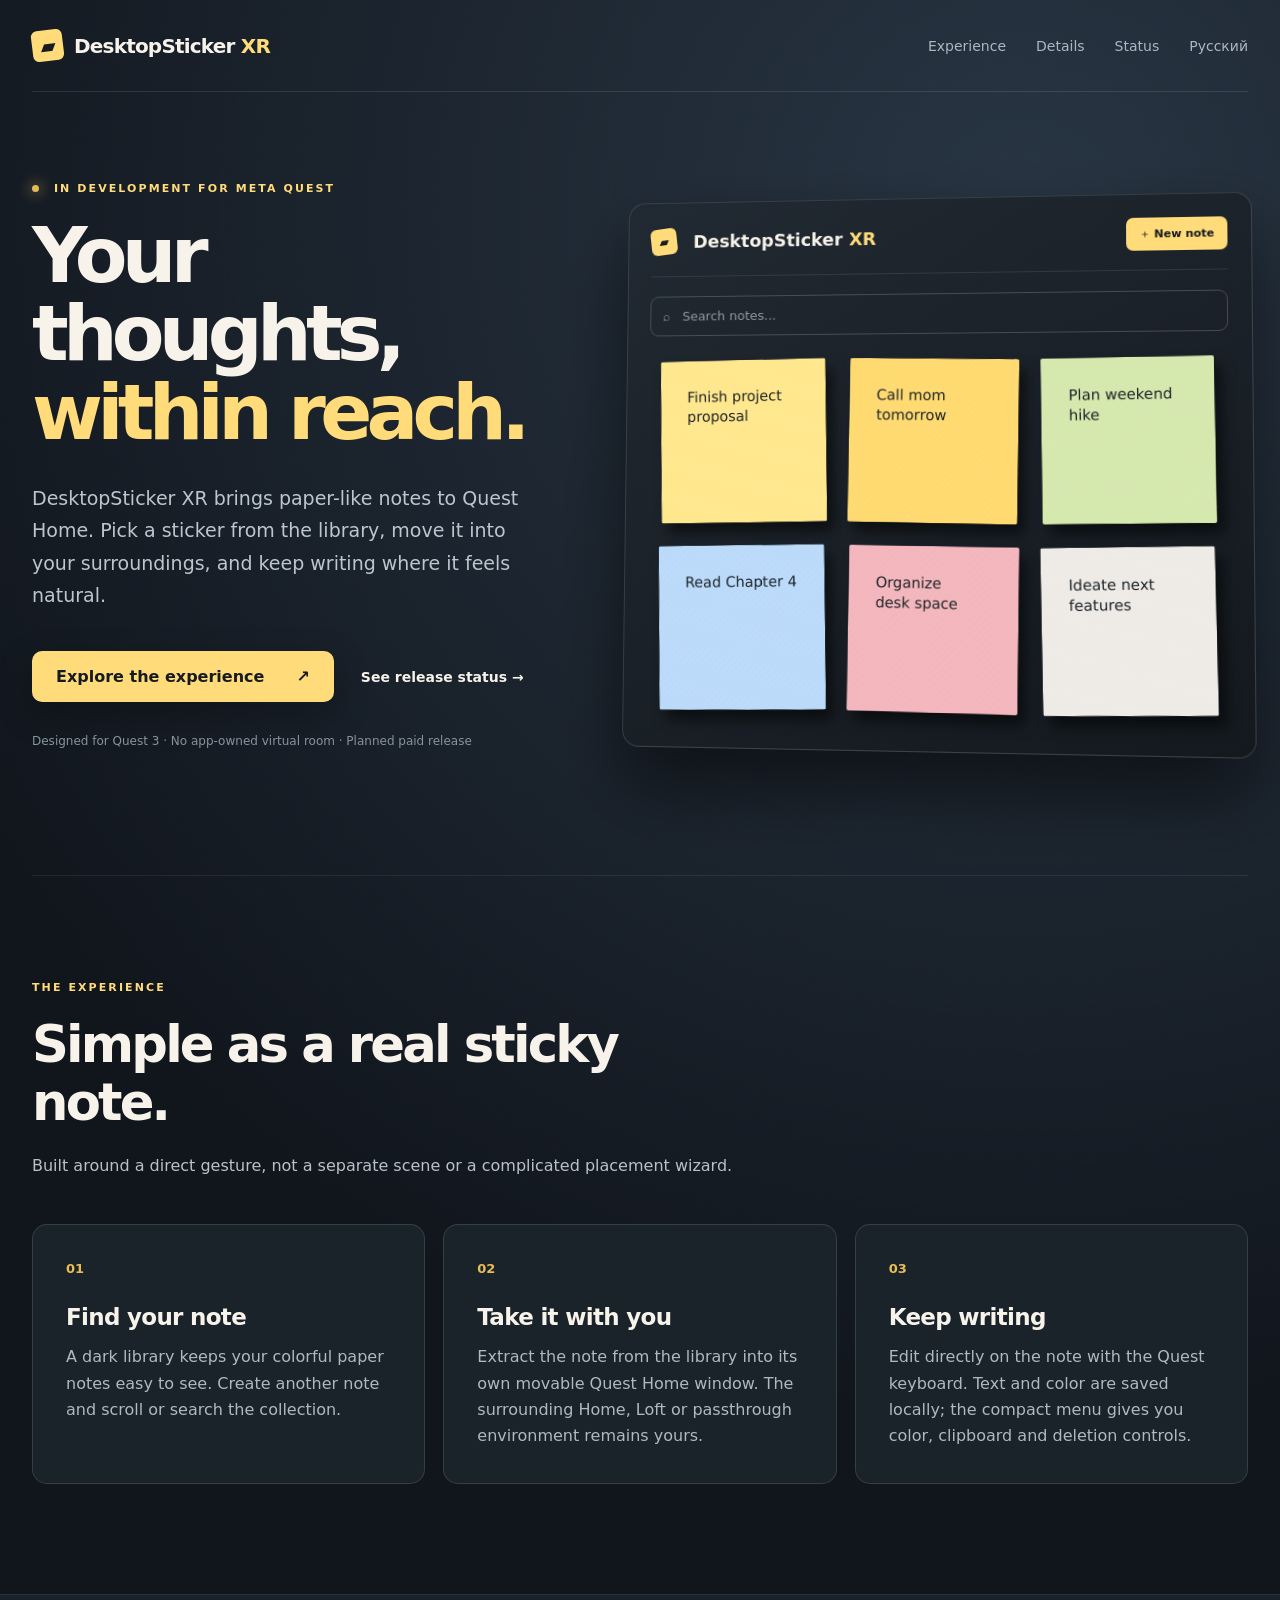
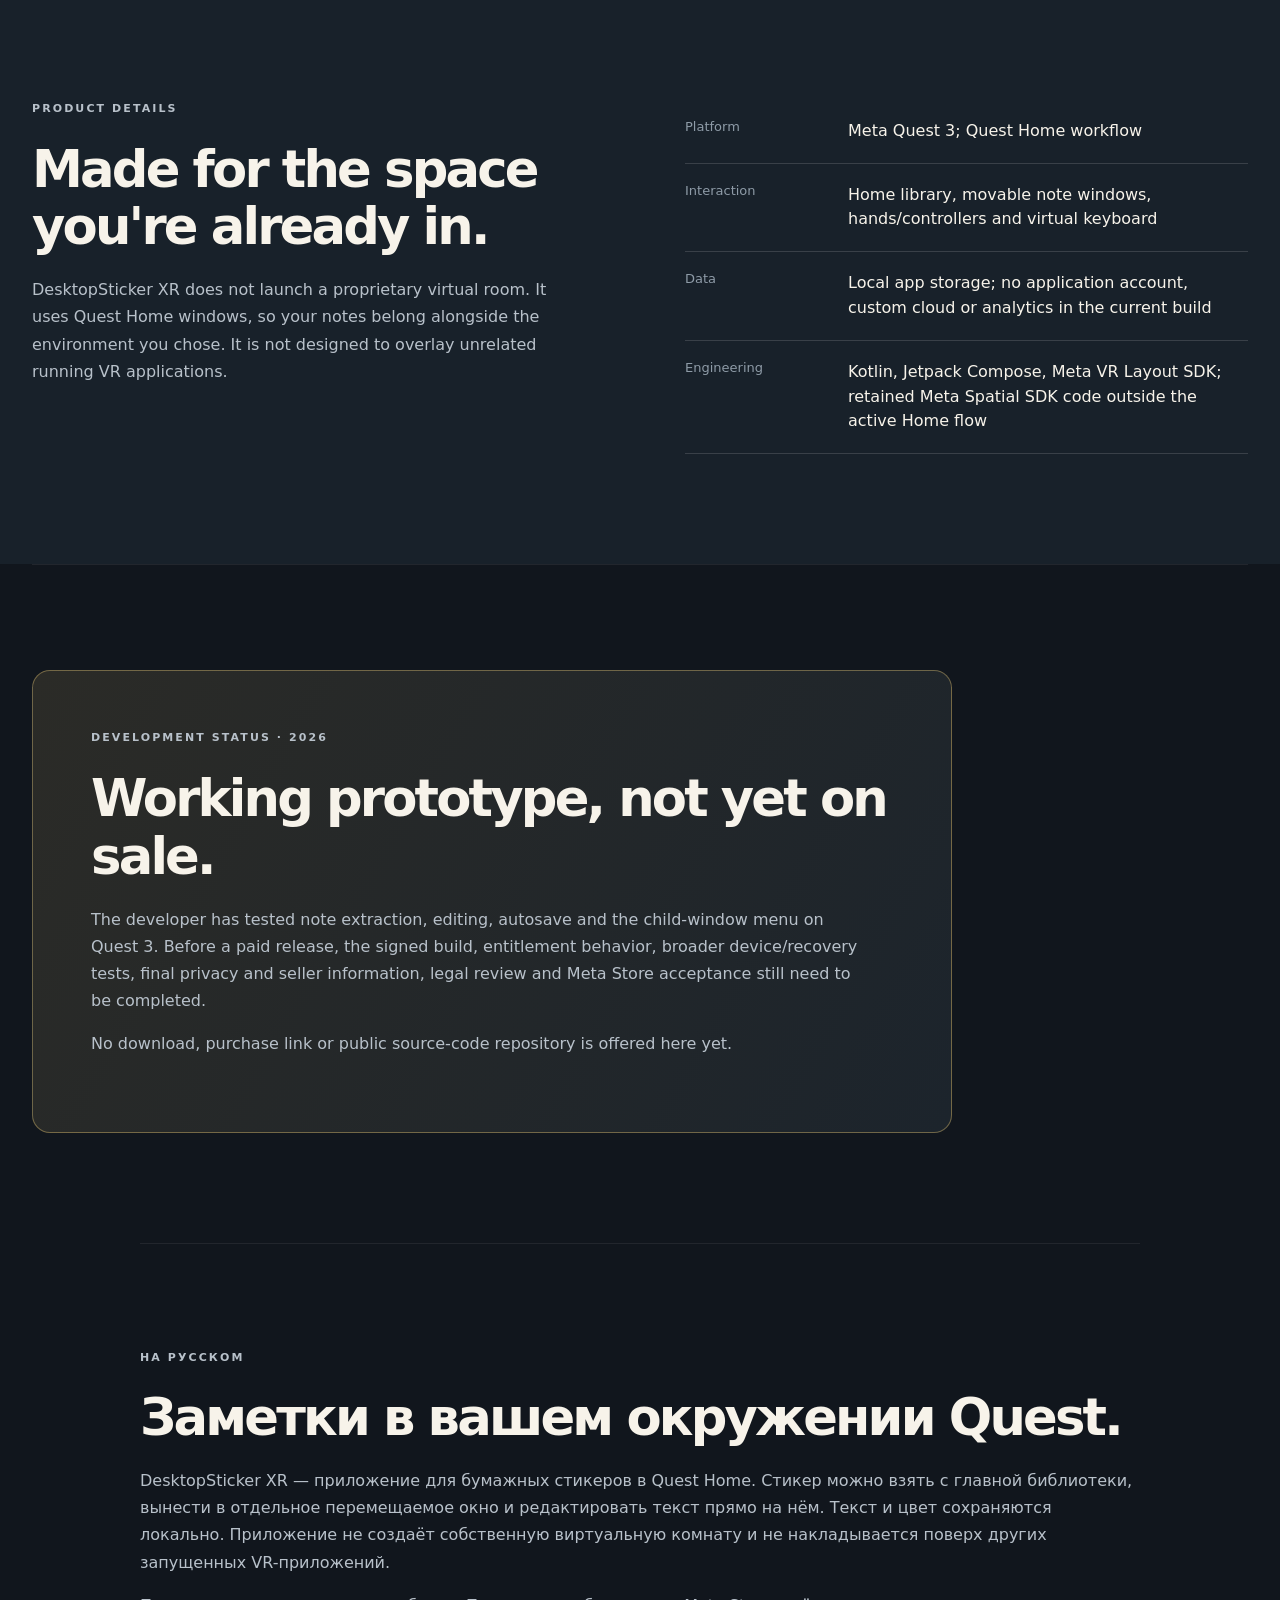
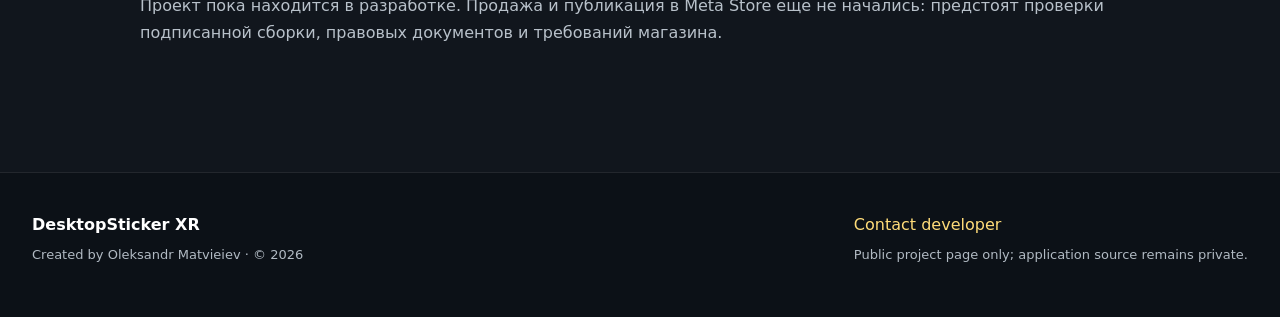
==== index.html @ 1e7d0a09 "Create public DesktopSticker XR project page" ====
<!doctype html>
<html lang="en">
<head>
  <meta charset="utf-8">
  <meta name="viewport" content="width=device-width, initial-scale=1">
  <meta name="theme-color" content="#11161d">
  <meta name="description" content="DesktopSticker XR is a Quest Home sticky-note app in development. Create, move and edit paper-like notes in your chosen Quest environment.">
  <title>DesktopSticker XR — Notes for your Quest Home</title>
  <link rel="stylesheet" href="style.css">
</head>
<body>
  <a class="skip" href="#content">Skip to content</a>
  <header class="topbar wrap">
    <a class="brand" href="#top" aria-label="DesktopSticker XR home"><span class="brand-mark" aria-hidden="true">▰</span><span>DesktopSticker <em>XR</em></span></a>
    <nav aria-label="Main navigation"><a href="#experience">Experience</a><a href="#details">Details</a><a href="#status">Status</a><a href="#ru" lang="ru">Русский</a></nav>
  </header>

  <main id="content">
    <section id="top" class="hero wrap">
      <div class="hero-copy">
        <p class="eyebrow"><span class="status-dot"></span> In development for Meta Quest</p>
        <h1>Your thoughts, <span>within reach.</span></h1>
        <p class="lead">DesktopSticker XR brings paper-like notes to Quest Home. Pick a sticker from the library, move it into your surroundings, and keep writing where it feels natural.</p>
        <div class="hero-actions"><a class="button" href="#experience">Explore the experience <span aria-hidden="true">↗</span></a><a class="text-link" href="#status">See release status →</a></div>
        <p class="hero-foot">Designed for Quest 3 · No app-owned virtual room · Planned paid release</p>
      </div>
      <div class="scene" role="img" aria-label="Illustration of six colored paper notes in a dark DesktopSticker XR library">
        <div class="scene-head"><span class="scene-logo">▰</span><strong>DesktopSticker <em>XR</em></strong><span class="scene-plus">＋ New note</span></div>
        <div class="scene-search">⌕ &nbsp; Search notes...</div>
        <div class="note-grid"><div class="paper yellow"><span>Finish project<br>proposal</span></div><div class="paper gold"><span>Call mom<br>tomorrow</span></div><div class="paper green"><span>Plan weekend<br>hike</span></div><div class="paper blue"><span>Read Chapter 4</span></div><div class="paper pink"><span>Organize<br>desk space</span></div><div class="paper white"><span>Ideate next<br>features</span></div></div>
      </div>
    </section>

    <section id="experience" class="section wrap">
      <div class="section-heading"><p class="eyebrow">The experience</p><h2>Simple as a real sticky note.</h2><p>Built around a direct gesture, not a separate scene or a complicated placement wizard.</p></div>
      <div class="features"><article><span class="feature-number">01</span><h3>Find your note</h3><p>A dark library keeps your colorful paper notes easy to see. Create another note and scroll or search the collection.</p></article><article><span class="feature-number">02</span><h3>Take it with you</h3><p>Extract the note from the library into its own movable Quest Home window. The surrounding Home, Loft or passthrough environment remains yours.</p></article><article><span class="feature-number">03</span><h3>Keep writing</h3><p>Edit directly on the note with the Quest keyboard. Text and color are saved locally; the compact menu gives you color, clipboard and deletion controls.</p></article></div>
    </section>

    <section id="details" class="section details"><div class="wrap details-grid"><div><p class="eyebrow">Product details</p><h2>Made for the space you're already in.</h2><p>DesktopSticker XR does not launch a proprietary virtual room. It uses Quest Home windows, so your notes belong alongside the environment you chose. It is not designed to overlay unrelated running VR applications.</p></div><dl><div><dt>Platform</dt><dd>Meta Quest 3; Quest Home workflow</dd></div><div><dt>Interaction</dt><dd>Home library, movable note windows, hands/controllers and virtual keyboard</dd></div><div><dt>Data</dt><dd>Local app storage; no application account, custom cloud or analytics in the current build</dd></div><div><dt>Engineering</dt><dd>Kotlin, Jetpack Compose, Meta VR Layout SDK; retained Meta Spatial SDK code outside the active Home flow</dd></div></dl></div></section>

    <section id="status" class="section wrap status-section"><div class="status-card"><p class="eyebrow">Development status · 2026</p><h2>Working prototype, not yet on sale.</h2><p>The developer has tested note extraction, editing, autosave and the child-window menu on Quest 3. Before a paid release, the signed build, entitlement behavior, broader device/recovery tests, final privacy and seller information, legal review and Meta Store acceptance still need to be completed.</p><p>No download, purchase link or public source-code repository is offered here yet.</p></div></section>

    <section id="ru" class="section wrap russian" lang="ru"><p class="eyebrow">На русском</p><h2>Заметки в вашем окружении Quest.</h2><p>DesktopSticker XR — приложение для бумажных стикеров в Quest Home. Стикер можно взять с главной библиотеки, вынести в отдельное перемещаемое окно и редактировать текст прямо на нём. Текст и цвет сохраняются локально. Приложение не создаёт собственную виртуальную комнату и не накладывается поверх других запущенных VR-приложений.</p><p>Проект пока находится в разработке. Продажа и публикация в Meta Store ещё не начались: предстоят проверки подписанной сборки, правовых документов и требований магазина.</p></section>
  </main>

  <footer class="footer"><div class="wrap footer-inner"><div><strong>DesktopSticker XR</strong><p>Created by Oleksandr Matvieiev · © 2026</p></div><div><a href="mailto:matveevoleksandr83@gmail.com">Contact developer</a><p>Public project page only; application source remains private.</p></div></div></footer>
</body>
</html>
---- style.css ----
:root{color-scheme:dark;font-family:Inter,ui-sans-serif,system-ui,-apple-system,BlinkMacSystemFont,"Segoe UI",sans-serif;background:#11161d;color:#f7f3ea;font-synthesis:none}*{box-sizing:border-box}html{scroll-behavior:smooth}body{margin:0;background:radial-gradient(circle at 80% 6%,#283543 0,transparent 35%),#11161d}a{color:inherit;text-decoration:none}a:focus-visible{outline:2px solid #ffdc79;outline-offset:5px}.wrap{width:min(1320px,calc(100% - 64px));margin:auto}.skip{position:absolute;left:-9999px;top:8px;background:#ffdc79;color:#11161d;padding:12px;z-index:20}.skip:focus{left:8px}.topbar{height:92px;display:flex;align-items:center;justify-content:space-between;gap:32px;border-bottom:1px solid #ffffff1a}.brand{font-size:20px;letter-spacing:-.04em;font-weight:780;white-space:nowrap}.brand em,.scene-head em{font-style:normal;color:#ffdc79}.brand-mark,.scene-logo{display:inline-grid;place-items:center;background:#ffdc79;color:#1a1b1b;border-radius:6px;width:31px;height:31px;margin-right:11px;transform:rotate(-7deg)}nav{display:flex;gap:30px;color:#aeb7c0;font-size:14px}nav a:hover,.text-link:hover,.footer a:hover{color:#ffdc79}.hero{display:grid;grid-template-columns:.9fr 1.1fr;gap:70px;align-items:center;padding-top:90px;padding-bottom:112px}.eyebrow{text-transform:uppercase;letter-spacing:.19em;font-size:11px;font-weight:800;color:#ffdc79;margin:0 0 22px}.status-dot{display:inline-block;width:7px;height:7px;border-radius:50%;background:#e3bc57;margin-right:9px;box-shadow:0 0 14px #f4ca6c}.hero h1{font-size:clamp(52px,6vw,92px);line-height:1.02;letter-spacing:-.075em;margin:0 0 30px;max-width:700px}.hero h1 span{color:#ffdc79}.lead{font-size:19px;line-height:1.7;color:#bdc5cd;max-width:570px}.hero-actions{display:flex;align-items:center;gap:27px;flex-wrap:wrap;margin:40px 0 30px}.button{display:inline-flex;gap:32px;align-items:center;background:#ffdc79;color:#171b20;padding:16px 24px;border-radius:10px;font-weight:750;box-shadow:0 12px 35px #0004}.button:hover{background:#ffe69e}.text-link{font-weight:650;font-size:14px}.hero-foot{font-size:12px;color:#87939e;line-height:1.6}.scene{background:linear-gradient(150deg,#212932,#14191e);border:1px solid #64707c66;border-radius:17px;padding:23px;box-shadow:0 38px 75px #0008;transform:perspective(1000px) rotateY(-4deg) rotateX(2deg)}.scene-head{display:flex;align-items:center;gap:6px;font-size:18px;padding-bottom:19px;border-bottom:1px solid #ffffff18}.scene-logo{font-size:13px;width:27px;height:27px}.scene-plus{margin-left:auto;background:#ffdc79;color:#15191d;padding:9px 13px;border-radius:7px;font-size:11px;font-weight:750}.scene-search{border:1px solid #ffffff30;border-radius:9px;color:#919ba5;padding:12px;margin:20px 0;font-size:13px}.note-grid{display:grid;grid-template-columns:repeat(3,1fr);gap:23px;padding:5px 13px 15px}.paper{aspect-ratio:1.03;display:flex;align-items:flex-start;padding:16%;color:#1c2327;font-size:clamp(10px,1.15vw,19px);line-height:1.35;box-shadow:7px 10px 13px #0008;border-radius:2px;transform:rotate(-1deg);background-image:repeating-linear-gradient(135deg,#ffffff0b 0 1px,transparent 1px 5px)}.paper:nth-child(2){transform:rotate(.8deg)}.paper:nth-child(3){transform:rotate(-.7deg)}.paper:nth-child(5){transform:rotate(.7deg)}.yellow{background-color:#ffe78d}.gold{background-color:#ffda71}.green{background-color:#d5e8ad}.blue{background-color:#bbdafa}.pink{background-color:#f3b6bd}.white{background-color:#eeeae6}.section{padding-top:105px;padding-bottom:110px;border-top:1px solid #ffffff12}.section-heading{max-width:720px;margin-bottom:45px}.section h2{font-size:clamp(35px,4vw,58px);letter-spacing:-.055em;line-height:1.13;margin:0 0 20px}.section-heading>p:last-child,.details p,.russian p,.status-card p{line-height:1.7;color:#b8c1ca}.features{display:grid;grid-template-columns:repeat(3,1fr);gap:18px}.features article{border:1px solid #ffffff20;border-radius:15px;padding:33px;background:#1a222a;min-height:250px}.feature-number{font-size:13px;font-weight:750;color:#e8bd58}.features h3{font-size:23px;letter-spacing:-.03em;margin:27px 0 14px}.features p{color:#aeb9c3;line-height:1.65;margin:0}.details{background:#18212a}.details-grid{display:grid;grid-template-columns:1fr 1fr;gap:90px}.details-grid>div:first-child{max-width:530px}.details dl{margin:0}.details dl div{display:grid;grid-template-columns:145px 1fr;gap:18px;padding:19px 0;border-bottom:1px solid #ffffff24}.details dt{color:#8e9ba7;font-size:13px}.details dd{margin:0;line-height:1.55}.status-card{border:1px solid #e4c47267;background:linear-gradient(120deg,#2b2b27,#1c242c);border-radius:18px;padding:58px;max-width:920px}.status-card p{max-width:780px}.russian{max-width:1000px}.footer{background:#0c1117;border-top:1px solid #ffffff18;padding:42px 0;color:#b1bac3}.footer-inner{display:flex;justify-content:space-between;gap:30px}.footer strong{color:#fff}.footer p{font-size:13px}.footer a{color:#ffdc79}@media(max-width:1050px){.hero{grid-template-columns:1fr;gap:48px;padding-top:65px}.scene{max-width:760px}.details-grid{gap:40px}}@media(max-width:700px){.wrap{width:min(100% - 34px,1320px)}.topbar{height:auto;padding:22px 0;align-items:flex-start;flex-direction:column}nav{flex-wrap:wrap;gap:14px 22px}.hero{padding-bottom:65px}.hero h1{font-size:53px}.lead{font-size:17px}.scene{padding:12px;transform:none}.scene-head{font-size:12px}.scene-plus{font-size:9px}.note-grid{gap:9px;padding:0 5px 9px}.paper{padding:10%;font-size:10px}.section{padding-top:72px;padding-bottom:76px}.features,.details-grid{grid-template-columns:1fr}.features article{min-height:0}.details dl div{grid-template-columns:95px 1fr}.status-card{padding:30px}.footer-inner{flex-direction:column}}
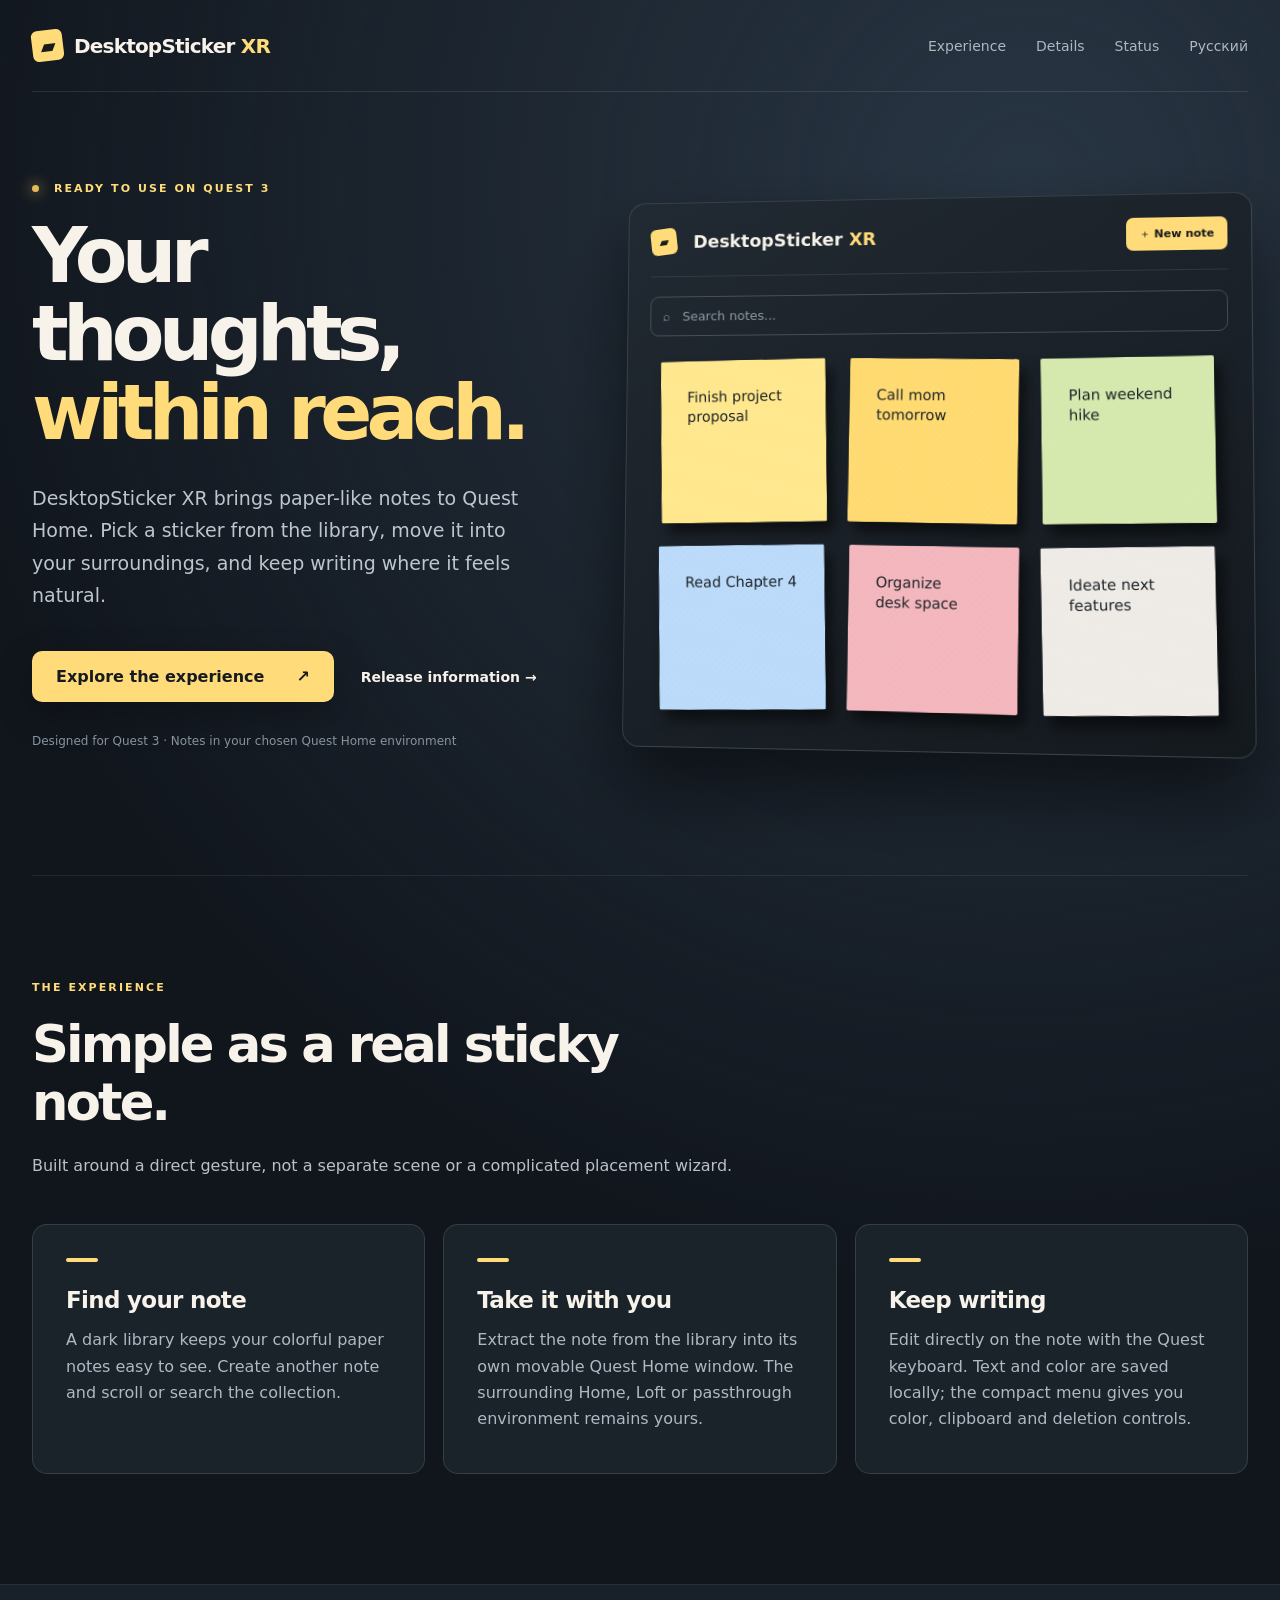
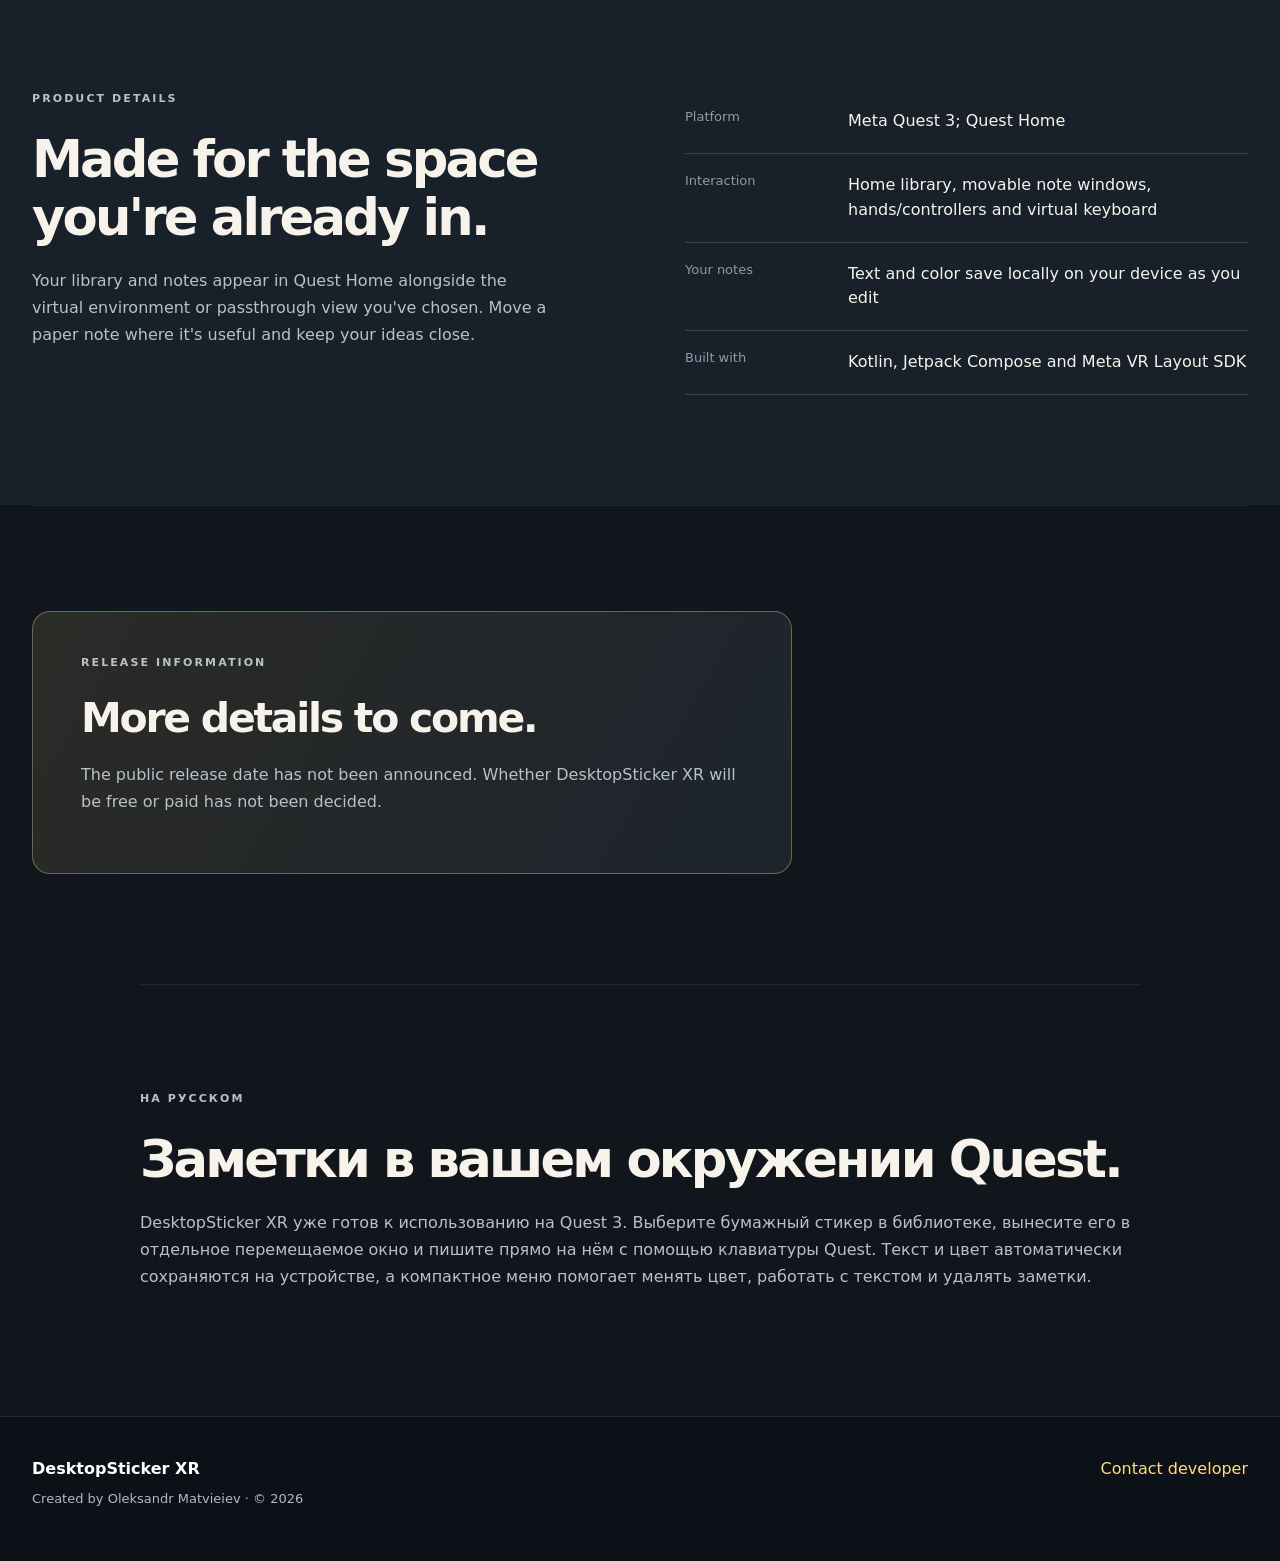
==== commit 59e14162: "Focus public site on ready-to-use Quest experience" ====
--- a/index.html
+++ b/index.html
@@ -4,9 +4,16 @@
   <meta charset="utf-8">
   <meta name="viewport" content="width=device-width, initial-scale=1">
   <meta name="theme-color" content="#11161d">
-  <meta name="description" content="DesktopSticker XR is a Quest Home sticky-note app in development. Create, move and edit paper-like notes in your chosen Quest environment.">
+  <meta name="description" content="DesktopSticker XR brings paper-like sticky notes to Quest Home. Create, move and edit notes in the environment you choose.">
   <title>DesktopSticker XR — Notes for your Quest Home</title>
   <link rel="stylesheet" href="style.css">
+  <style>
+    .features article::before { content: ""; display: block; width: 32px; height: 4px; margin-bottom: 25px; border-radius: 4px; background: #ffdc79; }
+    .features h3 { margin-top: 0; }
+    .status-card { max-width: 760px; padding: 42px 48px; }
+    .status-card h2 { font-size: clamp(32px, 3.2vw, 46px); }
+    @media (max-width: 700px) { .status-card { padding: 30px; } }
+  </style>
 </head>
 <body>
   <a class="skip" href="#content">Skip to content</a>
@@ -18,11 +25,11 @@
   <main id="content">
     <section id="top" class="hero wrap">
       <div class="hero-copy">
-        <p class="eyebrow"><span class="status-dot"></span> In development for Meta Quest</p>
+        <p class="eyebrow"><span class="status-dot"></span> Ready to use on Quest 3</p>
         <h1>Your thoughts, <span>within reach.</span></h1>
         <p class="lead">DesktopSticker XR brings paper-like notes to Quest Home. Pick a sticker from the library, move it into your surroundings, and keep writing where it feels natural.</p>
-        <div class="hero-actions"><a class="button" href="#experience">Explore the experience <span aria-hidden="true">↗</span></a><a class="text-link" href="#status">See release status →</a></div>
-        <p class="hero-foot">Designed for Quest 3 · No app-owned virtual room · Planned paid release</p>
+        <div class="hero-actions"><a class="button" href="#experience">Explore the experience <span aria-hidden="true">↗</span></a><a class="text-link" href="#status">Release information →</a></div>
+        <p class="hero-foot">Designed for Quest 3 · Notes in your chosen Quest Home environment</p>
       </div>
       <div class="scene" role="img" aria-label="Illustration of six colored paper notes in a dark DesktopSticker XR library">
         <div class="scene-head"><span class="scene-logo">▰</span><strong>DesktopSticker <em>XR</em></strong><span class="scene-plus">＋ New note</span></div>
@@ -33,16 +40,16 @@
 
     <section id="experience" class="section wrap">
       <div class="section-heading"><p class="eyebrow">The experience</p><h2>Simple as a real sticky note.</h2><p>Built around a direct gesture, not a separate scene or a complicated placement wizard.</p></div>
-      <div class="features"><article><span class="feature-number">01</span><h3>Find your note</h3><p>A dark library keeps your colorful paper notes easy to see. Create another note and scroll or search the collection.</p></article><article><span class="feature-number">02</span><h3>Take it with you</h3><p>Extract the note from the library into its own movable Quest Home window. The surrounding Home, Loft or passthrough environment remains yours.</p></article><article><span class="feature-number">03</span><h3>Keep writing</h3><p>Edit directly on the note with the Quest keyboard. Text and color are saved locally; the compact menu gives you color, clipboard and deletion controls.</p></article></div>
+      <div class="features"><article><h3>Find your note</h3><p>A dark library keeps your colorful paper notes easy to see. Create another note and scroll or search the collection.</p></article><article><h3>Take it with you</h3><p>Extract the note from the library into its own movable Quest Home window. The surrounding Home, Loft or passthrough environment remains yours.</p></article><article><h3>Keep writing</h3><p>Edit directly on the note with the Quest keyboard. Text and color are saved locally; the compact menu gives you color, clipboard and deletion controls.</p></article></div>
     </section>
 
-    <section id="details" class="section details"><div class="wrap details-grid"><div><p class="eyebrow">Product details</p><h2>Made for the space you're already in.</h2><p>DesktopSticker XR does not launch a proprietary virtual room. It uses Quest Home windows, so your notes belong alongside the environment you chose. It is not designed to overlay unrelated running VR applications.</p></div><dl><div><dt>Platform</dt><dd>Meta Quest 3; Quest Home workflow</dd></div><div><dt>Interaction</dt><dd>Home library, movable note windows, hands/controllers and virtual keyboard</dd></div><div><dt>Data</dt><dd>Local app storage; no application account, custom cloud or analytics in the current build</dd></div><div><dt>Engineering</dt><dd>Kotlin, Jetpack Compose, Meta VR Layout SDK; retained Meta Spatial SDK code outside the active Home flow</dd></div></dl></div></section>
+    <section id="details" class="section details"><div class="wrap details-grid"><div><p class="eyebrow">Product details</p><h2>Made for the space you're already in.</h2><p>Your library and notes appear in Quest Home alongside the virtual environment or passthrough view you've chosen. Move a paper note where it's useful and keep your ideas close.</p></div><dl><div><dt>Platform</dt><dd>Meta Quest 3; Quest Home</dd></div><div><dt>Interaction</dt><dd>Home library, movable note windows, hands/controllers and virtual keyboard</dd></div><div><dt>Your notes</dt><dd>Text and color save locally on your device as you edit</dd></div><div><dt>Built with</dt><dd>Kotlin, Jetpack Compose and Meta VR Layout SDK</dd></div></dl></div></section>
 
-    <section id="status" class="section wrap status-section"><div class="status-card"><p class="eyebrow">Development status · 2026</p><h2>Working prototype, not yet on sale.</h2><p>The developer has tested note extraction, editing, autosave and the child-window menu on Quest 3. Before a paid release, the signed build, entitlement behavior, broader device/recovery tests, final privacy and seller information, legal review and Meta Store acceptance still need to be completed.</p><p>No download, purchase link or public source-code repository is offered here yet.</p></div></section>
+    <section id="status" class="section wrap status-section"><div class="status-card"><p class="eyebrow">Release information</p><h2>More details to come.</h2><p>The public release date has not been announced. Whether DesktopSticker XR will be free or paid has not been decided.</p></div></section>
 
-    <section id="ru" class="section wrap russian" lang="ru"><p class="eyebrow">На русском</p><h2>Заметки в вашем окружении Quest.</h2><p>DesktopSticker XR — приложение для бумажных стикеров в Quest Home. Стикер можно взять с главной библиотеки, вынести в отдельное перемещаемое окно и редактировать текст прямо на нём. Текст и цвет сохраняются локально. Приложение не создаёт собственную виртуальную комнату и не накладывается поверх других запущенных VR-приложений.</p><p>Проект пока находится в разработке. Продажа и публикация в Meta Store ещё не начались: предстоят проверки подписанной сборки, правовых документов и требований магазина.</p></section>
+    <section id="ru" class="section wrap russian" lang="ru"><p class="eyebrow">На русском</p><h2>Заметки в вашем окружении Quest.</h2><p>DesktopSticker XR уже готов к использованию на Quest 3. Выберите бумажный стикер в библиотеке, вынесите его в отдельное перемещаемое окно и пишите прямо на нём с помощью клавиатуры Quest. Текст и цвет автоматически сохраняются на устройстве, а компактное меню помогает менять цвет, работать с текстом и удалять заметки.</p></section>
   </main>
 
-  <footer class="footer"><div class="wrap footer-inner"><div><strong>DesktopSticker XR</strong><p>Created by Oleksandr Matvieiev · © 2026</p></div><div><a href="mailto:matveevoleksandr83@gmail.com">Contact developer</a><p>Public project page only; application source remains private.</p></div></div></footer>
+  <footer class="footer"><div class="wrap footer-inner"><div><strong>DesktopSticker XR</strong><p>Created by Oleksandr Matvieiev · © 2026</p></div><div><a href="mailto:matveevoleksandr83@gmail.com">Contact developer</a></div></div></footer>
 </body>
 </html>
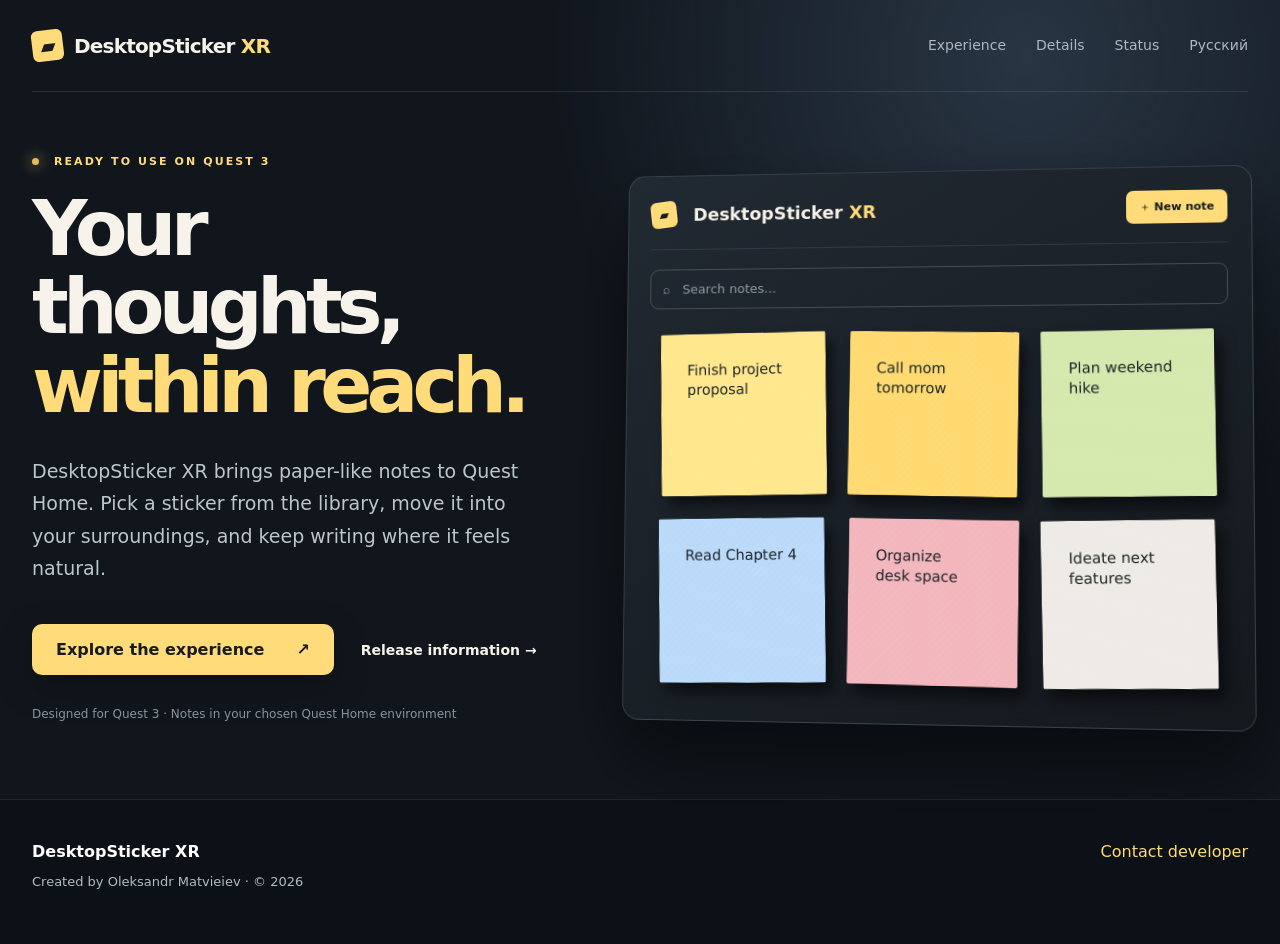
==== commit a7b8b024: "Replace scrolling landing page with separate bilingual pages" ====
--- a/index.html
+++ b/index.html
@@ -7,28 +7,22 @@
   <meta name="description" content="DesktopSticker XR brings paper-like sticky notes to Quest Home. Create, move and edit notes in the environment you choose.">
   <title>DesktopSticker XR — Notes for your Quest Home</title>
   <link rel="stylesheet" href="style.css">
-  <style>
-    .features article::before { content: ""; display: block; width: 32px; height: 4px; margin-bottom: 25px; border-radius: 4px; background: #ffdc79; }
-    .features h3 { margin-top: 0; }
-    .status-card { max-width: 760px; padding: 42px 48px; }
-    .status-card h2 { font-size: clamp(32px, 3.2vw, 46px); }
-    @media (max-width: 700px) { .status-card { padding: 30px; } }
-  </style>
+  <link rel="stylesheet" href="pages.css">
 </head>
 <body>
   <a class="skip" href="#content">Skip to content</a>
   <header class="topbar wrap">
-    <a class="brand" href="#top" aria-label="DesktopSticker XR home"><span class="brand-mark" aria-hidden="true">▰</span><span>DesktopSticker <em>XR</em></span></a>
-    <nav aria-label="Main navigation"><a href="#experience">Experience</a><a href="#details">Details</a><a href="#status">Status</a><a href="#ru" lang="ru">Русский</a></nav>
+    <a class="brand" href="index.html" aria-label="DesktopSticker XR home"><span class="brand-mark" aria-hidden="true">▰</span><span>DesktopSticker <em>XR</em></span></a>
+    <nav aria-label="Main navigation"><a href="experience.html">Experience</a><a href="details.html">Details</a><a href="status.html">Status</a><a href="ru/index.html" lang="ru">Русский</a></nav>
   </header>
 
   <main id="content">
-    <section id="top" class="hero wrap">
+    <section class="hero wrap">
       <div class="hero-copy">
         <p class="eyebrow"><span class="status-dot"></span> Ready to use on Quest 3</p>
         <h1>Your thoughts, <span>within reach.</span></h1>
         <p class="lead">DesktopSticker XR brings paper-like notes to Quest Home. Pick a sticker from the library, move it into your surroundings, and keep writing where it feels natural.</p>
-        <div class="hero-actions"><a class="button" href="#experience">Explore the experience <span aria-hidden="true">↗</span></a><a class="text-link" href="#status">Release information →</a></div>
+        <div class="hero-actions"><a class="button" href="experience.html">Explore the experience <span aria-hidden="true">↗</span></a><a class="text-link" href="status.html">Release information →</a></div>
         <p class="hero-foot">Designed for Quest 3 · Notes in your chosen Quest Home environment</p>
       </div>
       <div class="scene" role="img" aria-label="Illustration of six colored paper notes in a dark DesktopSticker XR library">
@@ -38,16 +32,6 @@
       </div>
     </section>
 
-    <section id="experience" class="section wrap">
-      <div class="section-heading"><p class="eyebrow">The experience</p><h2>Simple as a real sticky note.</h2><p>Built around a direct gesture, not a separate scene or a complicated placement wizard.</p></div>
-      <div class="features"><article><h3>Find your note</h3><p>A dark library keeps your colorful paper notes easy to see. Create another note and scroll or search the collection.</p></article><article><h3>Take it with you</h3><p>Extract the note from the library into its own movable Quest Home window. The surrounding Home, Loft or passthrough environment remains yours.</p></article><article><h3>Keep writing</h3><p>Edit directly on the note with the Quest keyboard. Text and color are saved locally; the compact menu gives you color, clipboard and deletion controls.</p></article></div>
-    </section>
-
-    <section id="details" class="section details"><div class="wrap details-grid"><div><p class="eyebrow">Product details</p><h2>Made for the space you're already in.</h2><p>Your library and notes appear in Quest Home alongside the virtual environment or passthrough view you've chosen. Move a paper note where it's useful and keep your ideas close.</p></div><dl><div><dt>Platform</dt><dd>Meta Quest 3; Quest Home</dd></div><div><dt>Interaction</dt><dd>Home library, movable note windows, hands/controllers and virtual keyboard</dd></div><div><dt>Your notes</dt><dd>Text and color save locally on your device as you edit</dd></div><div><dt>Built with</dt><dd>Kotlin, Jetpack Compose and Meta VR Layout SDK</dd></div></dl></div></section>
-
-    <section id="status" class="section wrap status-section"><div class="status-card"><p class="eyebrow">Release information</p><h2>More details to come.</h2><p>The public release date has not been announced. Whether DesktopSticker XR will be free or paid has not been decided.</p></div></section>
-
-    <section id="ru" class="section wrap russian" lang="ru"><p class="eyebrow">На русском</p><h2>Заметки в вашем окружении Quest.</h2><p>DesktopSticker XR уже готов к использованию на Quest 3. Выберите бумажный стикер в библиотеке, вынесите его в отдельное перемещаемое окно и пишите прямо на нём с помощью клавиатуры Quest. Текст и цвет автоматически сохраняются на устройстве, а компактное меню помогает менять цвет, работать с текстом и удалять заметки.</p></section>
   </main>
 
   <footer class="footer"><div class="wrap footer-inner"><div><strong>DesktopSticker XR</strong><p>Created by Oleksandr Matvieiev · © 2026</p></div><div><a href="mailto:matveevoleksandr83@gmail.com">Contact developer</a></div></div></footer>
--- a/pages.css
+++ b/pages.css
@@ -0,0 +1,115 @@
+body {
+  min-height: 100vh;
+  display: flex;
+  flex-direction: column;
+}
+
+main { flex: 1; }
+
+.topbar nav a {
+  padding: 8px 0;
+  border-bottom: 2px solid transparent;
+}
+
+.topbar nav a[aria-current="page"] {
+  color: #ffdc79;
+  border-bottom-color: #ffdc79;
+}
+
+.hero {
+  min-height: calc(100vh - 200px);
+  padding-top: clamp(48px, 7vh, 90px);
+  padding-bottom: clamp(48px, 7vh, 90px);
+}
+
+.page-main {
+  width: min(1320px, calc(100% - 64px));
+  margin: 0 auto;
+  padding: clamp(64px, 10vh, 110px) 0 100px;
+}
+
+.page-intro {
+  max-width: 850px;
+  margin-bottom: 48px;
+}
+
+.page-intro h1 {
+  margin: 0 0 20px;
+  font-size: clamp(42px, 5vw, 72px);
+  line-height: 1.08;
+  letter-spacing: -.06em;
+}
+
+.page-intro > p:last-child {
+  max-width: 720px;
+  margin: 0;
+  color: #b8c1ca;
+  font-size: 18px;
+  line-height: 1.7;
+}
+
+.features article::before {
+  content: "";
+  display: block;
+  width: 32px;
+  height: 4px;
+  margin-bottom: 25px;
+  border-radius: 4px;
+  background: #ffdc79;
+}
+
+.features h3 { margin-top: 0; }
+
+.detail-layout {
+  display: grid;
+  grid-template-columns: .9fr 1.1fr;
+  gap: clamp(35px, 6vw, 90px);
+  align-items: start;
+}
+
+.detail-layout > p {
+  max-width: 460px;
+  margin: 0;
+  color: #b8c1ca;
+  font-size: 19px;
+  line-height: 1.7;
+}
+
+.detail-layout dl { margin: 0; }
+
+.detail-layout dl > div {
+  display: grid;
+  grid-template-columns: 145px 1fr;
+  gap: 18px;
+  padding: 20px 0;
+  border-bottom: 1px solid #ffffff24;
+}
+
+.detail-layout dt { color: #9facb8; }
+.detail-layout dd { margin: 0; line-height: 1.55; }
+
+.release-card {
+  max-width: 820px;
+  padding: clamp(28px, 5vw, 56px);
+  border: 1px solid #e4c47267;
+  border-radius: 18px;
+  background: linear-gradient(120deg, #2b2b27, #1c242c);
+}
+
+.release-card p {
+  margin: 0;
+  color: #c5cdd4;
+  font-size: 19px;
+  line-height: 1.7;
+}
+
+@media (max-width: 800px) {
+  .detail-layout { grid-template-columns: 1fr; }
+}
+
+@media (max-width: 700px) {
+  .page-main { width: calc(100% - 34px); padding: 64px 0 76px; }
+  .page-intro h1 { font-size: 43px; }
+  .page-intro > p:last-child, .release-card p { font-size: 17px; }
+  .detail-layout dl > div { grid-template-columns: 95px 1fr; }
+}
